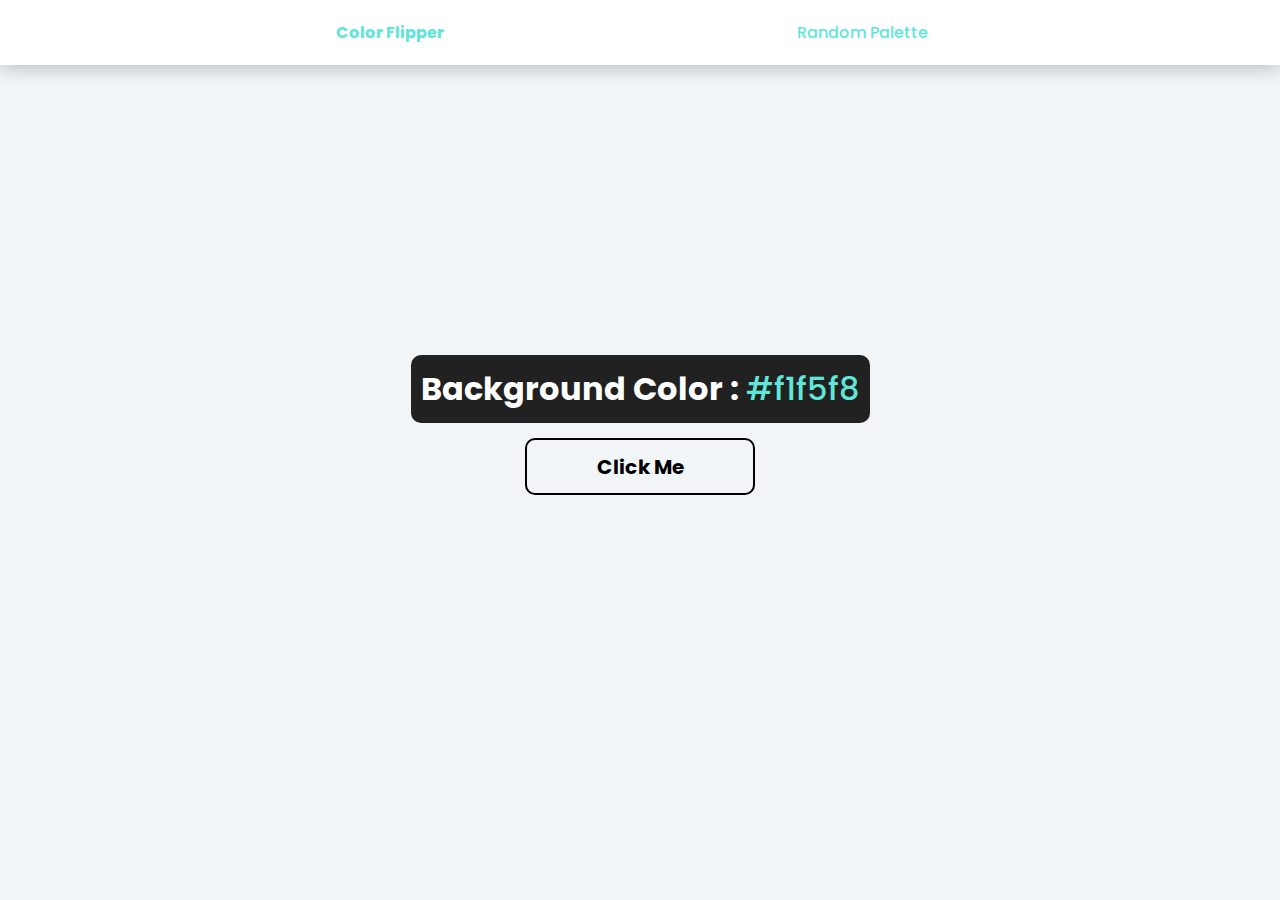
==== RandomColorGenerator/index.html @ 61c8d54d "Add files via upload" ====
<!DOCTYPE html>
<html lang="en">
  <head>
    <meta charset="UTF-8" />
    <meta http-equiv="X-UA-Compatible" content="IE=edge" />
    <meta name="viewport" content="width=device-width, initial-scale=1.0" />
    <link rel="preconnect" href="https://fonts.gstatic.com" crossorigin />
    <link rel="stylesheet" href="style.css" />
    <link
      href="https://fonts.googleapis.com/css2?family=Poppins:wght@300;500&display=swap"
      rel="stylesheet"
    />
    <title>Color Flipper</title>
  </head>
  <body>
    <nav>
      <div class="nav-container">
        <h4>Color Flipper</h4>
        <ul class="nav-links">
          <li>
            <a href="spice.html" class="simple-btn">Random Palette</a>
          </li>
          
        </ul>
      </div>
    </nav>

    <main>
      <div class="color-display">
        <h1 id="text-display">
          Background Color : <span class="color">#f1f5f8</span>
        </h1>
        <button id="click-btn" class="click-me">Click Me</button>
      </div>
    </main>
    <script src="flipper.js"></script>
  </body>
</html>
---- RandomColorGenerator/style.css ----
* {
  margin: 0;
  padding: 0;
  box-sizing: border-box;
  /* font-family: "Poppins", sans-serif; */
}
body {
  font-family: "Poppins", sans-serif;
}
.nav-container {
  display: flex;
  justify-content: space-evenly;
  align-items: center;
  box-shadow: 0 0 20px 0 rgba(0, 0, 0, 0.3);
  color: rgb(95, 230, 216);
  z-index: 3;
  background: white;
  padding: 20px 0;
}
.nav-links {
  list-style: none;
  display: flex;
  justify-content: center;
  align-items: center;
}
li a {
  padding: 0 1rem;
  border: none;
  background: transparent;
  font-family: inherit;
  color: inherit;
  font-weight: 500;
  text-decoration: none;
  cursor: pointer;
  /* position: absolute; */
  transition: 0.5s;
}
li a:hover {
  color: rgb(34, 33, 33);
}
main {
  display: flex;
  justify-content: center;
  align-items: center;
  min-width: 100vh;
  min-height: 80vh;
}
.color-display {
  display: flex;
  flex-direction: column;
}
.click-me {
  width: 50%;
  margin: auto;
  padding: 0.7rem 1.2rem;
  border: 2px solid black;
  border-radius: 10px;
  margin-top: 15px;
  background: transparent;
  font-family: inherit;
  font-weight: 700;
  font-size: 20px;
  transition: 0.5s;
}
.click-me:hover {
  background: rgb(34, 33, 33);
  color: white;
  border: none;
}
h1 {
  padding: 10px;
  font-weight: 700;
  background: rgb(34, 33, 33);
  color: white;
  border-radius: 10px;
}
span {
  color: rgb(95, 230, 216);
  font-weight: 500;
}
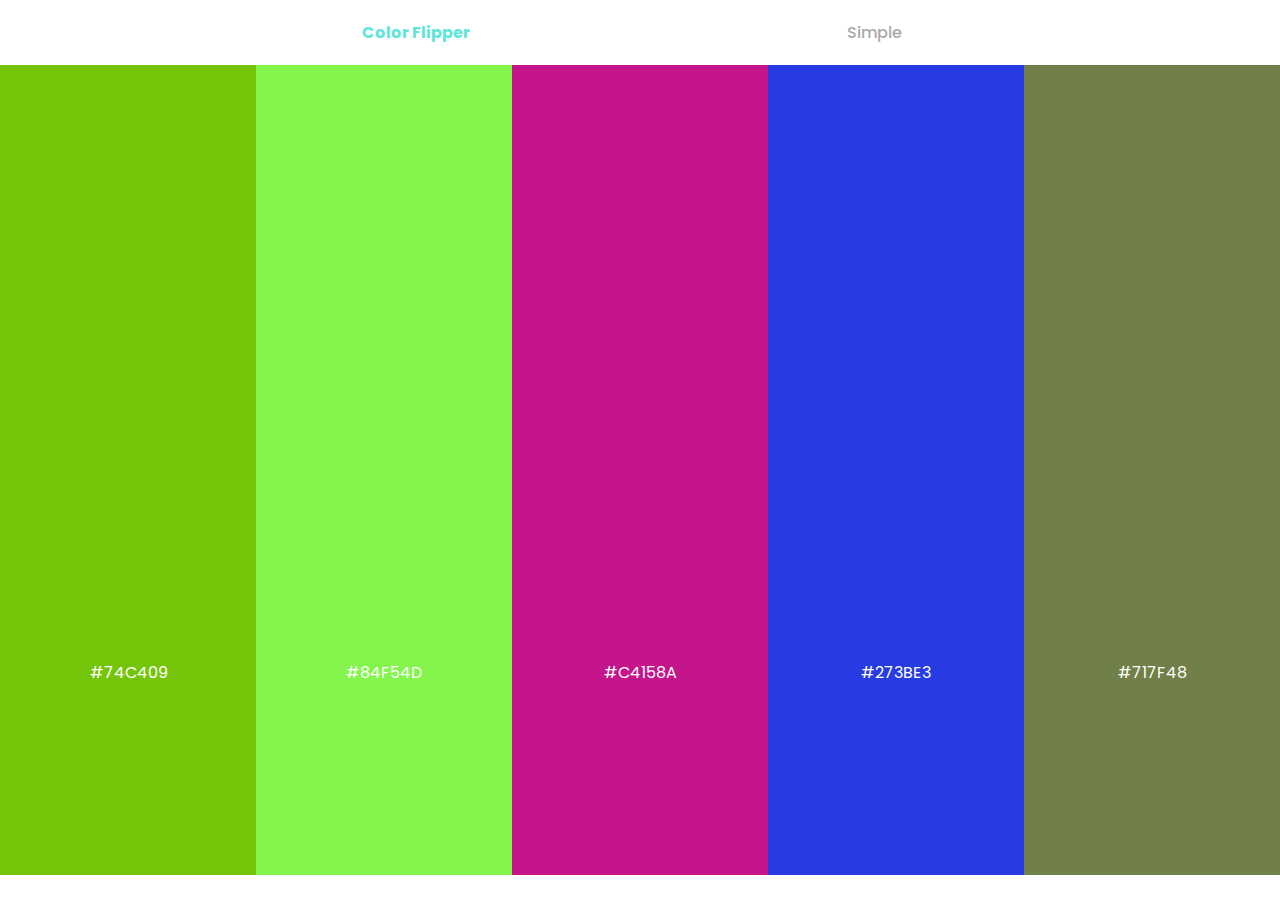
==== commit babe5b5e: "Add files via upload" ====
--- a/RandomColorGenerator/index.html
+++ b/RandomColorGenerator/index.html
@@ -4,10 +4,28 @@
     <meta charset="UTF-8" />
     <meta http-equiv="X-UA-Compatible" content="IE=edge" />
     <meta name="viewport" content="width=device-width, initial-scale=1.0" />
-    <link rel="preconnect" href="https://fonts.gstatic.com" crossorigin />
-    <link rel="stylesheet" href="style.css" />
+
+    <!-- FAVICON -->
+    <link rel="shortcut icon" href="/Favicon/Vector.jpg" type="image/jpg">
+
+    <!-- STYLESHEET -->
+    <link rel="stylesheet" href="spice.css" />
+
+    <!-- GOOGLE FONT -->
     <link
       href="https://fonts.googleapis.com/css2?family=Poppins:wght@300;500&display=swap"
+      rel="stylesheet"
+    />
+
+    <!-- ICONSCOUT -->
+    <link
+      rel="stylesheet"
+      href="https://unicons.iconscout.com/release/v4.0.0/css/line.css"
+    />
+
+    <!-- BOXICONS -->
+    <link
+      href="https://unpkg.com/boxicons@2.1.2/css/boxicons.min.css"
       rel="stylesheet"
     />
     <title>Color Flipper</title>
@@ -15,24 +33,68 @@
   <body>
     <nav>
       <div class="nav-container">
-        <h4>Color Flipper</h4>
+        <h4 class="logo">Color Flipper</h4>
         <ul class="nav-links">
           <li>
-            <a href="spice.html" class="simple-btn">Random Palette</a>
+            <a href="index.html" class="simple-btn">Simple</a>
           </li>
-          
         </ul>
       </div>
     </nav>
 
     <main>
-      <div class="color-display">
-        <h1 id="text-display">
-          Background Color : <span class="color">#f1f5f8</span>
-        </h1>
-        <button id="click-btn" class="click-me">Click Me</button>
+      <div class="first-div color-pal" data-locked="false">
+        <div class="controls">
+          <button class="copy__hex"><i class="bx bx-copy"></i></button>
+          <button class="delete__palette"><i class="uil uil-times"></i></i></button>
+          <button class="lock__palette"><i class="uil uil-unlock"></i></button>
+        </div>
+
+        <div class="color-name-1 name"></div>
+      </div>
+
+      <div class="second-div color-pal" data-locked="false">
+        <div class="controls">
+          <button class="copy__hex"><i class="bx bx-copy"></i></button>
+          <button class="delete__palette"><i class="uil uil-times"></i></i></button>
+          <button class="lock__palette"><i class="uil uil-unlock"></i></button>
+        </div>
+        <div class="color-name-2 name"></div>
+      </div>
+
+      <div class="third-div color-pal" data-locked="false">
+        <div class="controls">
+          <button class="copy__hex"><i class="bx bx-copy"></i></button>
+          <button class="delete__palette"><i class="uil uil-times"></i></i></button>
+          <button class="lock__palette"><i class="uil uil-unlock"></i></button>
+        </div>
+        <div class="color-name-3 name"></div>
+      </div>
+
+      <div class="fourth-div color-pal" data-locked="false">
+        <div class="controls">
+          <button class="copy__hex"><i class="bx bx-copy"></i></button>
+          <button class="delete__palette"><i class="uil uil-times"></i></i></button>
+          <button class="lock__palette"><i class="uil uil-unlock"></i></button>
+        </div>
+        <div class="color-name-4 name"></div>
+      </div>
+
+      <div class="fifth-div color-pal" data-locked="false">
+        <div class="controls">
+          <button class="copy__hex"><i class="bx bx-copy"></i></button>
+          <button class="delete__palette"><i class="uil uil-times"></i></i></button>
+          <button class="lock__palette"><i class="uil uil-unlock"></i></button>
+        </div>
+        <div class="color-name-5 name"></div>
+      </div>
+
+      <!-- Confirm Copy to Clipboard -->
+
+      <div class="confirm__container">
+        <p class="text"><i class="uil uil-check-circle confirm__icon"></i> <span>Color Copied to Clipboard</span></p>
       </div>
     </main>
-    <script src="flipper.js"></script>
+    <script src="spice.js"></script>
   </body>
 </html>
--- a/RandomColorGenerator/spice.css
+++ b/RandomColorGenerator/spice.css
@@ -0,0 +1,158 @@
+* {
+  margin: 0;
+  padding: 0;
+  box-sizing: border-box;
+}
+
+body {
+  font-family: "Poppins", sans-serif;
+}
+
+.nav-container {
+  display: flex;
+  justify-content: space-evenly;
+  align-items: center;
+  box-shadow: 0 0 20px 0 rgba(0, 0, 0, 0.3);
+  color: #aaa;
+  z-index: 3;
+  background: white;
+  padding: 20px 0;
+}
+
+.logo {
+  color: rgb(95, 230, 216);
+}
+
+.nav-links {
+  list-style: none;
+  display: flex;
+  justify-content: center;
+  align-items: center;
+}
+
+li a {
+  padding: 0 1rem;
+  border: none;
+  background: transparent;
+  font-family: inherit;
+  color: inherit;
+  font-weight: 500;
+  text-decoration: none;
+  cursor: pointer;
+  /* position: absolute; */
+  transition: 0.5s;
+}
+
+li a:hover {
+  color: rgb(34, 33, 33);
+}
+
+main {
+  display: flex;
+  justify-content: space-evenly;
+  width: 100%;
+  position: relative;
+  overflow: hidden;
+}
+
+.color-pal {
+  height: 90vh;
+  width: 100%;
+  display: flex;
+  justify-content: center;
+  align-items: center;
+  flex-direction: column;
+}
+
+.invisible {
+  display: none;
+}
+
+.controls {
+  height: 100%;
+  display: flex;
+  flex-direction: column;
+  align-items: center;
+  justify-content: center;
+  visibility: hidden;
+}
+
+.color-pal:hover .controls {
+  visibility: visible;
+}
+
+button {
+  background: transparent;
+  border: none;
+  margin-top: 1em;
+  cursor: pointer;
+  padding: .5em .7em;
+  transition: background .25s ease-in-out;
+}
+
+button:hover {
+  background: rgba(241, 254, 255, 0.3);
+  border-radius: .5em;
+}
+
+.bx, .uil {
+  font-size: 1.2rem;
+  color: #fff;
+  flex-basis: 50%;
+}
+
+.name {
+  text-align: center;
+  color: white;
+  font-size: 1rem;
+  text-transform: uppercase;
+  width: 100%;
+  display: flex;
+  flex-direction: column;
+  align-items: center;
+  justify-content: center;
+  height: 100%;
+}
+
+/* Confirmation */
+.confirm__container {
+  position: absolute;
+  bottom: 2em;
+  transform: translate(-50%, -50%);
+  width: 250px;
+  box-sizing: 4px 2px 16px -5px rgba(0, 0, 0, 0.3);
+  transform: translateY(200%);
+  transition: transform .2s ease-in-out;
+}
+
+.text {
+  padding: .5em .6em;
+  background-color: #fff;
+  border-radius: 50px;
+  font-size: .85rem;
+  width: 100%;
+  text-align: center;
+}
+
+.confirm__icon {
+  color: #000;
+}
+
+@media screen and (max-width: 500px) {
+  .name {
+    font-size: 1rem;
+  }
+
+  main {
+    flex-direction: column;
+  }
+  
+  .color-pal {
+    width: 100%;
+    height: 40vh;
+  }
+  
+  .controls {
+    visibility: visible;
+  }
+}
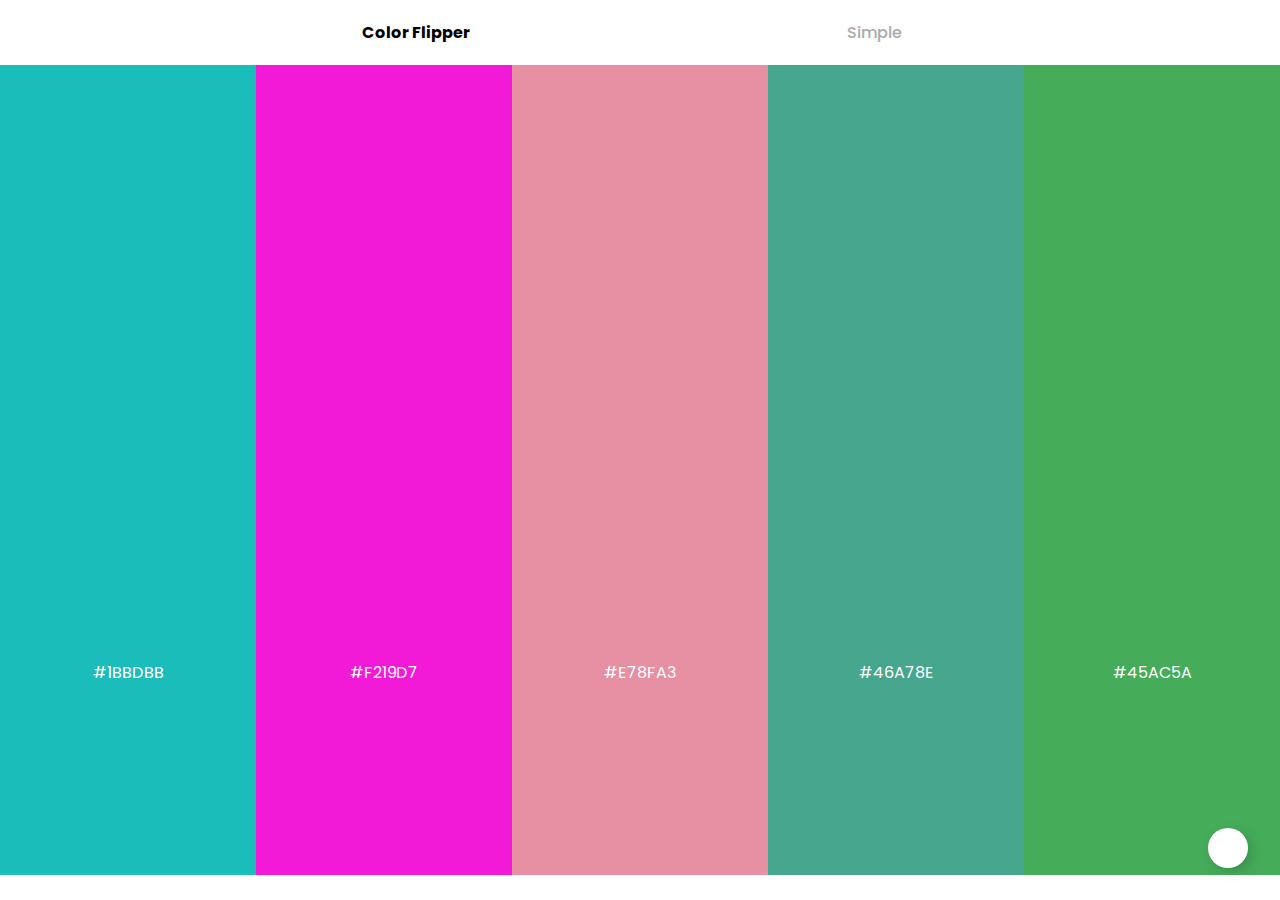
==== commit f0cd73fc: "Add files via upload" ====
--- a/RandomColorGenerator/index.html
+++ b/RandomColorGenerator/index.html
@@ -89,6 +89,12 @@
         <div class="color-name-5 name"></div>
       </div>
 
+      <div class="add-color-pallette-container">
+        <button class="add-pallette">
+          <i class="uil uil-plus add-icon"></i>
+        </button>
+      </div>
+
       <!-- Confirm Copy to Clipboard -->
 
       <div class="confirm__container">
--- a/RandomColorGenerator/spice.css
+++ b/RandomColorGenerator/spice.css
@@ -20,7 +20,7 @@
 }
 
 .logo {
-  color: rgb(95, 230, 216);
+  color: rgb(0, 0, 0);
 }
 
 .nav-links {
@@ -114,6 +114,40 @@
   height: 100%;
 }
 
+/* Add color Pallette */
+.add-color-pallette-container {
+  position: absolute; 
+  bottom: 2em;
+  right: 2em;
+  position: fixed;
+}
+
+.add-pallette {
+  width: 40px;
+  height: 40px;
+  padding: 1em;
+  background-color: #fff;
+  border-radius: 50%;
+  box-shadow: 4px 4px 16px -4px rgba(0, 0, 0, 0.3);
+  z-index: 100;
+  display: flex;
+  align-items: center;
+  justify-content: center;
+  /* opacity: 0; */
+  transition: opacity .4s ease-in-out;
+}
+
+.add-pallette:hover {
+  background: rgb(230, 228, 228);
+  border-radius: 50%;
+}
+
+.add-icon {
+  color: #000;
+  font-size: 1.2rem;
+  font-weight: 700;
+}
+
 /* Confirmation */
 .confirm__container {
   position: absolute;
@@ -149,10 +183,22 @@
   
   .color-pal {
     width: 100%;
-    height: 40vh;
+    height: 20vh;
   }
   
   .controls {
     visibility: visible;
-  }
-}
+    flex-direction: row;
+  }
+
+  .confirm__container {
+    top: 50%;
+    left: 50%;
+    width: 200px;
+    transform: translate(-50%, -50%);
+  }
+
+  .text {
+    font-size: .7rem;
+  }
+}
